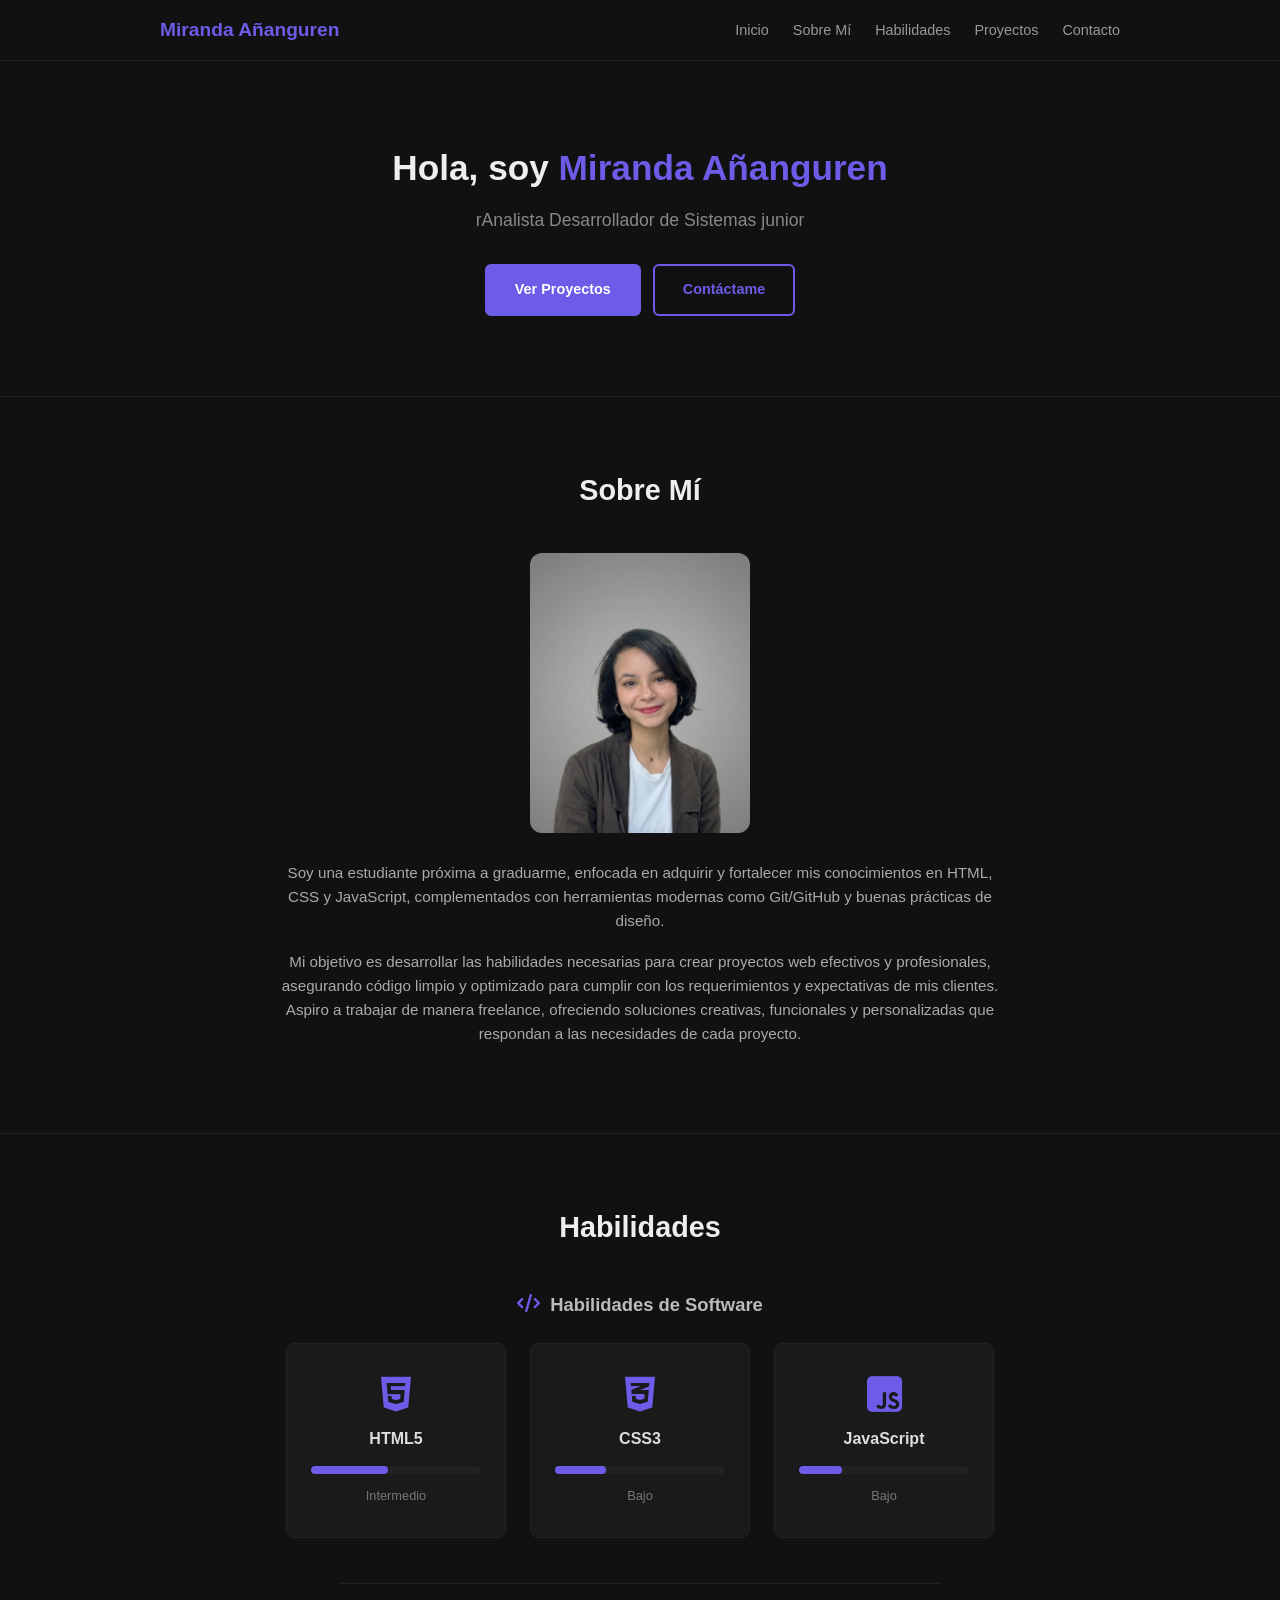
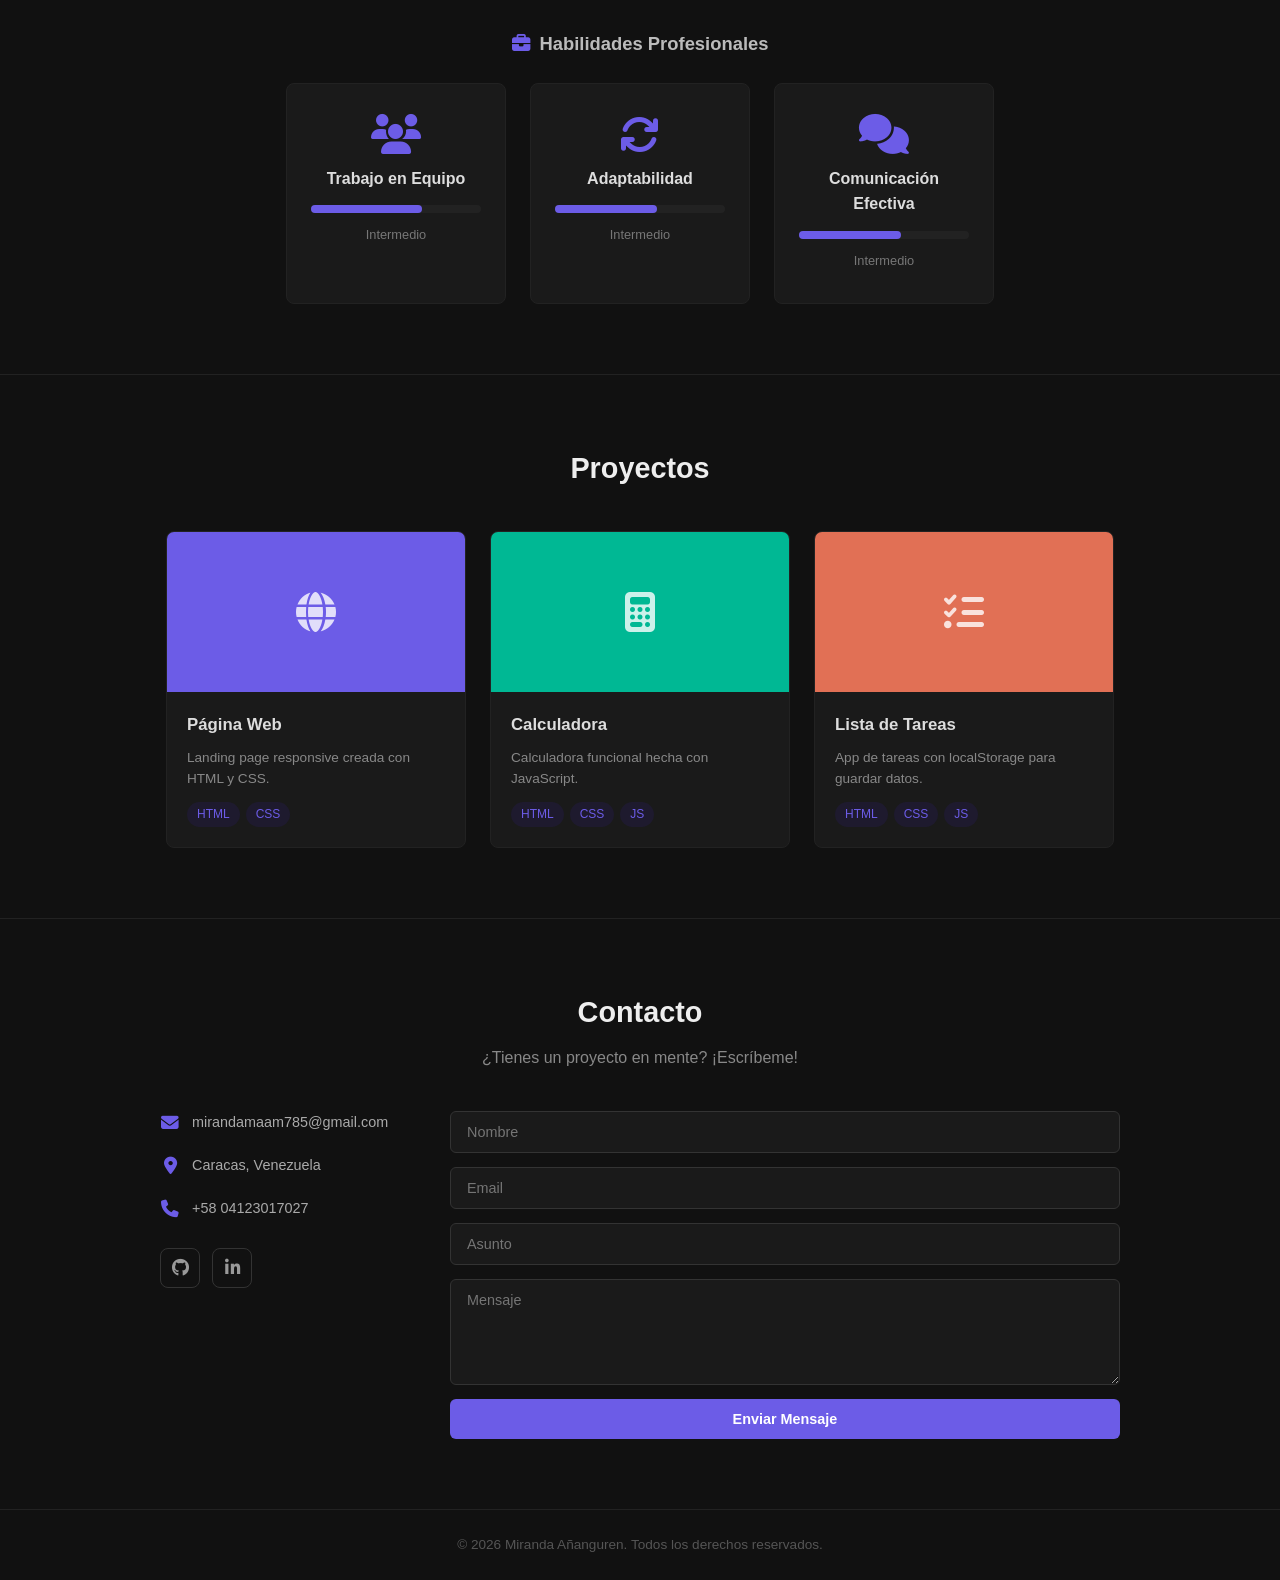
==== index.html @ 5e8d5c5b "Update index.html" ====
<!DOCTYPE html>
<html lang="es">
<head>
    <meta charset="UTF-8">
    <meta name="viewport" content="width=device-width, initial-scale=1.0">
    <title>Mi Portafolio</title>
    <link rel="stylesheet" href="styles.css">
    <link rel="stylesheet" href="https://cdnjs.cloudflare.com/ajax/libs/font-awesome/6.5.0/css/all.min.css">
</head>
<body>

    <!-- HEADER -->
    <header>
        <nav>
            <div class="logo">Miranda Añanguren</div>
            <ul class="nav-links">
                <li><a href="#inicio">Inicio</a></li>
                <li><a href="#sobre-mi">Sobre Mí</a></li>
                <li><a href="#habilidades">Habilidades</a></li>
                <li><a href="#proyectos">Proyectos</a></li>
                <li><a href="#contacto">Contacto</a></li>
            </ul>
        </nav>
    </header>

    <!-- INICIO -->
    <section id="inicio" class="hero">
        <h1>Hola, soy <span>Miranda Añanguren</span></h1>
        <p>rAnalista Desarrollador de Sistemas junior</p>
        <div class="hero-botones">
            <a href="#proyectos" class="btn">Ver Proyectos</a>
            <a href="#contacto" class="btn btn-borde">Contáctame</a>
        </div>
    </section>

    <!-- SOBRE MÍ -->
    <section id="sobre-mi">
        <div class="contenedor">
            <h2>Sobre Mí</h2>
            <div class="sobre-mi-grid">
                <img class="foto-perfil" src="Prof.jpeg" alt="Foto de Miranda Añanguren">
                <div class="sobre-mi-texto">
                    <p>
                        Soy una estudiante próxima a graduarme, enfocada en adquirir y fortalecer mis conocimientos en 
                        HTML, CSS y JavaScript, complementados con herramientas modernas como Git/GitHub y 
                        buenas prácticas de diseño. 
                    </p>
                    <p>
                        Mi objetivo es desarrollar las habilidades necesarias para crear proyectos web efectivos 
                        y profesionales, asegurando código limpio y optimizado para cumplir con los requerimientos y 
                        expectativas de mis clientes. Aspiro a trabajar de manera freelance, ofreciendo soluciones creativas, 
                        funcionales y personalizadas que respondan a las necesidades de cada proyecto.
                    </p>
                </div>
            </div>
        </div>
    </section>

    <!-- HABILIDADES -->
    <section id="habilidades">
        <div class="contenedor">
            <h2>Habilidades</h2>

            <!-- Software -->
            <h3 class="categoria-titulo"><i class="fas fa-code"></i>Habilidades de Software</h3>
            <div class="habilidades-grid">
                <div class="habilidad-card">
                    <i class="fab fa-html5"></i>
                    <h3>HTML5</h3>
                    <div class="barra">
                        <div class="barra-relleno" style="width: 45%;"></div>
                    </div>
                    <span>Intermedio</span>
                </div>
                <div class="habilidad-card">
                    <i class="fab fa-css3-alt"></i>
                    <h3>CSS3</h3>
                    <div class="barra">
                        <div class="barra-relleno" style="width: 30%;"></div>
                    </div>
                    <span>Bajo</span>
                </div>
                <div class="habilidad-card">
                    <i class="fab fa-js-square"></i>
                    <h3>JavaScript</h3>
                    <div class="barra">
                        <div class="barra-relleno" style="width: 25%;"></div>
                    </div>
                    <span>Bajo</span>
                </div>
            </div>

            <!-- Separador interno -->
            <div class="divisor-interno"></div>

            <!-- Habilidades Profesionales en el Entorno de Trabajo -->
            <h3 class="categoria-titulo"><i class="fas fa-briefcase"></i> Habilidades Profesionales</h3>
            <div class="habilidades-grid">
                <div class="habilidad-card">
                    <i class="fas fa-users"></i>
                    <h3>Trabajo en Equipo</h3>
                    <div class="barra">
                        <div class="barra-relleno" style="width: 65%;"></div>
                    </div>
                    <span>Intermedio</span>
                </div>
                <div class="habilidad-card">
                    <i class="fas fa-arrows-rotate"></i>
                    <h3>Adaptabilidad</h3>
                    <div class="barra">
                        <div class="barra-relleno" style="width: 60%;"></div>
                    </div>
                    <span>Intermedio</span>
                </div>
                <div class="habilidad-card">
                    <i class="fas fa-comments"></i>
                    <h3>Comunicación Efectiva</h3>
                    <div class="barra">
                        <div class="barra-relleno" style="width: 60%;"></div>
                    </div>
                    <span>Intermedio</span>
                </div>
            </div>
        </div>
    </section>

    <!-- PROYECTOS -->
    <section id="proyectos">
        <div class="contenedor">
            <h2>Proyectos</h2>
            <div class="proyectos-grid">
                <div class="proyecto-card">
                    <div class="proyecto-img" style="background-color: #6c5ce7;">
                        <i class="fas fa-globe"></i>
                    </div>
                    <div class="proyecto-info">
                        <h3>Página Web</h3>
                        <p>Landing page responsive creada con HTML y CSS.</p>
                        <div class="proyecto-tags">
                            <span>HTML</span>
                            <span>CSS</span>
                        </div>
                    </div>
                </div>
                <div class="proyecto-card">
                    <div class="proyecto-img" style="background-color: #00b894;">
                        <i class="fas fa-calculator"></i>
                    </div>
                    <div class="proyecto-info">
                        <h3>Calculadora</h3>
                        <p>Calculadora funcional hecha con JavaScript.</p>
                        <div class="proyecto-tags">
                            <span>HTML</span>
                            <span>CSS</span>
                            <span>JS</span>
                        </div>
                    </div>
                </div>
                <div class="proyecto-card">
                    <div class="proyecto-img" style="background-color: #e17055;">
                        <i class="fas fa-list-check"></i>
                    </div>
                    <div class="proyecto-info">
                        <h3>Lista de Tareas</h3>
                        <p>App de tareas con localStorage para guardar datos.</p>
                        <div class="proyecto-tags">
                            <span>HTML</span>
                            <span>CSS</span>
                            <span>JS</span>
                        </div>
                    </div>
                </div>
            </div>
        </div>
    </section>

    <!-- CONTACTO -->
    <section id="contacto">
        <div class="contenedor">
            <h2>Contacto</h2>
            <p class="subtitulo">¿Tienes un proyecto en mente? ¡Escríbeme!</p>
            <div class="contacto-grid">
                <div class="contacto-info">
                    <div class="contacto-item">
                        <i class="fas fa-envelope"></i>
                        <a href="mailto:mirandamaam785@gmail.com">mirandamaam785@gmail.com</a>
                    </div>
                    <div class="contacto-item">
                        <i class="fas fa-map-marker-alt"></i>
                        <p>Caracas, Venezuela</p>
                    </div>
                    <div class="contacto-item">
                        <i class="fas fa-phone"></i>
                        <a href="tel: +58 04123017027">+58 04123017027</a>
                    </div>
                    <div class="redes">
                      <a href="https://github.com/miranda872" target="_blank" rel="noopener noreferrer"><i class="fab fa-github"></i></a>
                      <a href="https://www.linkedin.com/in/miranda-a%C3%B1anguren-b92878449/" target="_blank" rel="noopener noreferrer"><i class="fab fa-linkedin-in"></i></a>
                    </div>
                </div>
                <form id="contactForm">
                    <input type="text" placeholder="Nombre" required>
                    <input type="email" placeholder="Email" required>
                    <input type="text" placeholder="Asunto" required>
                    <textarea placeholder="Mensaje" rows="5" required></textarea>
                    <button type="submit" class="btn">Enviar Mensaje</button>
                </form>
            </div>
        </div>
    </section>

    <!-- FOOTER -->
    <footer>
        <p>&copy; 2026 Miranda Añanguren. Todos los derechos reservados.</p>
    </footer>

    <script src="main.js"></script>
</body>
</html>
---- styles.css ----
/* ===== GENERAL ===== */
* {
    margin: 0;
    padding: 0;
    box-sizing: border-box;
}

html {
    scroll-behavior: smooth;
}

body {
    font-family: Arial, Helvetica, sans-serif;
    background-color: #111;
    color: #ddd;
    line-height: 1.6;
}

a {
    text-decoration: none;
    color: inherit;
}

ul {
    list-style: none;
}

.contenedor {
    max-width: 1000px;
    margin: 0 auto;
    padding: 0 20px;
}

/* ===== HEADER ===== */
header {
    background-color: #111;
    border-bottom: 1px solid #222;
    position: fixed;
    top: 0;
    left: 0;
    right: 0;
    z-index: 100;
}

nav {
    max-width: 1000px;
    margin: 0 auto;
    padding: 0 20px;
    height: 60px;
    display: flex;
    align-items: center;
    justify-content: space-between;
}

.logo {
    font-size: 1.2rem;
    font-weight: bold;
    color: #6c5ce7;
}

.nav-links {
    display: flex;
    gap: 24px;
}

.nav-links a {
    font-size: 0.9rem;
    color: #999;
}

.nav-links a:hover {
    color: #6c5ce7;
}

/* ===== HERO ===== */
.hero {
    padding: 140px 20px 80px;
    text-align: center;
}

.hero h1 {
    font-size: 2.2rem;
    margin-bottom: 10px;
    color: #eee;
}

.hero h1 span {
    color: #6c5ce7;
}

.hero p {
    font-size: 1.1rem;
    color: #888;
    margin-bottom: 30px;
}

.hero-botones {
    display: flex;
    gap: 12px;
    justify-content: center;
}

/* ===== BOTONES ===== */
.btn {
    display: inline-block;
    padding: 12px 28px;
    font-size: 0.9rem;
    font-weight: bold;
    border: 2px solid #6c5ce7;
    border-radius: 6px;
    background-color: #6c5ce7;
    color: #fff;
    cursor: pointer;
    font-family: inherit;
}

.btn:hover {
    background-color: #5a4bd1;
    border-color: #5a4bd1;
}

.btn-borde {
    background-color: transparent;
    color: #6c5ce7;
}

.btn-borde:hover {
    background-color: #6c5ce7;
    color: #fff;
}

/* ===== SECCIONES ===== */
section {
    padding: 70px 0;
    border-bottom: 1px solid #222;
}

h2 {
    font-size: 1.8rem;
    text-align: center;
    margin-bottom: 40px;
    color: #eee;
}

.subtitulo {
    text-align: center;
    color: #888;
    margin-top: -30px;
    margin-bottom: 40px;
}

/* ===== SOBRE MÍ ===== */
.sobre-mi-grid {
    display: flex;
    flex-direction: column;
    align-items: center;
    text-align: center;
    max-width: 720px;
    margin: 0 auto;
    gap: 28px;
}

.foto-perfil {
    width: 220px;
    height: 280px;
    border-radius: 12px;
    object-fit: cover;
    object-position: center 20%;
    margin: 0 auto;
}

.sobre-mi-texto p {
    color: #aaa;
    margin-bottom: 16px;
    font-size: 0.95rem;
}

.sobre-mi-texto .btn {
    margin-top: 10px;
}

/* ===== HABILIDADES ===== */
.categoria-titulo {
    font-size: 1.15rem;
    color: #bbb;
    margin-bottom: 24px;
    display: flex;
    align-items: center;
    justify-content: center;
    gap: 10px;
}

.categoria-titulo i {
    color: #6c5ce7;
}

.divisor-interno {
    height: 1px;
    background-color: #222;
    max-width: 600px;
    margin: 45px auto;
}

.habilidades-grid {
    display: flex;
    gap: 24px;
    justify-content: center;
}

.habilidad-card {
    background-color: #1a1a1a;
    border: 1px solid #222;
    border-radius: 8px;
    padding: 30px 24px;
    text-align: center;
    width: 220px;
}

.habilidad-card i {
    font-size: 2.5rem;
    color: #6c5ce7;
    margin-bottom: 12px;
}

.habilidad-card h3 {
    font-size: 1rem;
    margin-bottom: 14px;
    color: #ddd;
}

.barra {
    width: 100%;
    height: 8px;
    background-color: #222;
    border-radius: 8px;
    margin-bottom: 8px;
}

.barra-relleno {
    height: 100%;
    background-color: #6c5ce7;
    border-radius: 8px;
}

.habilidad-card span {
    font-size: 0.8rem;
    color: #777;
}

/* ===== PROYECTOS ===== */
.proyectos-grid {
    display: flex;
    gap: 24px;
    flex-wrap: wrap;
    justify-content: center;
}

.proyecto-card {
    background-color: #1a1a1a;
    border: 1px solid #222;
    border-radius: 8px;
    overflow: hidden;
    width: 300px;
}

.proyecto-card:hover {
    border-color: #333;
}

.proyecto-img {
    height: 160px;
    display: flex;
    align-items: center;
    justify-content: center;
    color: rgba(255, 255, 255, 0.8);
    font-size: 2.5rem;
}

.proyecto-info {
    padding: 20px;
}

.proyecto-info h3 {
    font-size: 1.05rem;
    margin-bottom: 8px;
    color: #ddd;
}

.proyecto-info p {
    font-size: 0.85rem;
    color: #888;
    margin-bottom: 12px;
}

.proyecto-tags {
    display: flex;
    gap: 6px;
}

.proyecto-tags span {
    padding: 3px 10px;
    font-size: 0.75rem;
    background-color: #1e1a2e;
    color: #6c5ce7;
    border-radius: 20px;
}

/* ===== CONTACTO ===== */
.contacto-grid {
    display: flex;
    gap: 40px;
}

.contacto-info {
    display: flex;
    flex-direction: column;
    gap: 20px;
    min-width: 250px;
}

.contacto-item {
    display: flex;
    align-items: center;
    gap: 12px;
}

.contacto-item i {
    color: #6c5ce7;
    font-size: 1.1rem;
    width: 20px;
    text-align: center;
}

.contacto-item a,
.contacto-item p {
    font-size: 0.9rem;
    color: #aaa;
}

.contacto-item a:hover {
    color: #6c5ce7;
}

.redes {
    display: flex;
    gap: 12px;
    margin-top: 8px;
}

.redes a {
    width: 40px;
    height: 40px;
    display: flex;
    align-items: center;
    justify-content: center;
    border: 1px solid #333;
    border-radius: 8px;
    color: #999;
    font-size: 1.1rem;
}

.redes a:hover {
    color: #6c5ce7;
    border-color: #6c5ce7;
}

/* ===== FORM ===== */
form {
    flex: 1;
    display: flex;
    flex-direction: column;
    gap: 14px;
}

form input,
form textarea {
    padding: 12px 16px;
    font-size: 0.9rem;
    font-family: inherit;
    background-color: #1a1a1a;
    border: 1px solid #333;
    border-radius: 6px;
    outline: none;
    color: #ddd;
}

form input:focus,
form textarea:focus {
    border-color: #6c5ce7;
}

form textarea {
    resize: vertical;
}

form .btn {
    border: none;
    width: 100%;
}

/* ===== FOOTER ===== */
footer {
    background-color: #111;
    color: #555;
    text-align: center;
    padding: 24px;
    font-size: 0.85rem;
}

/* ===== RESPONSIVE ===== */
@media (max-width: 768px) {
    .nav-links {
        display: none;
    }

    .sobre-mi-grid {
        flex-direction: column;
        text-align: center;
    }

    .foto-perfil {
        margin: 0 auto;
    }

    .habilidades-grid {
        flex-direction: column;
        align-items: center;
    }

    .proyectos-grid {
        flex-direction: column;
        align-items: center;
    }

    .contacto-grid {
        flex-direction: column;
    }
}
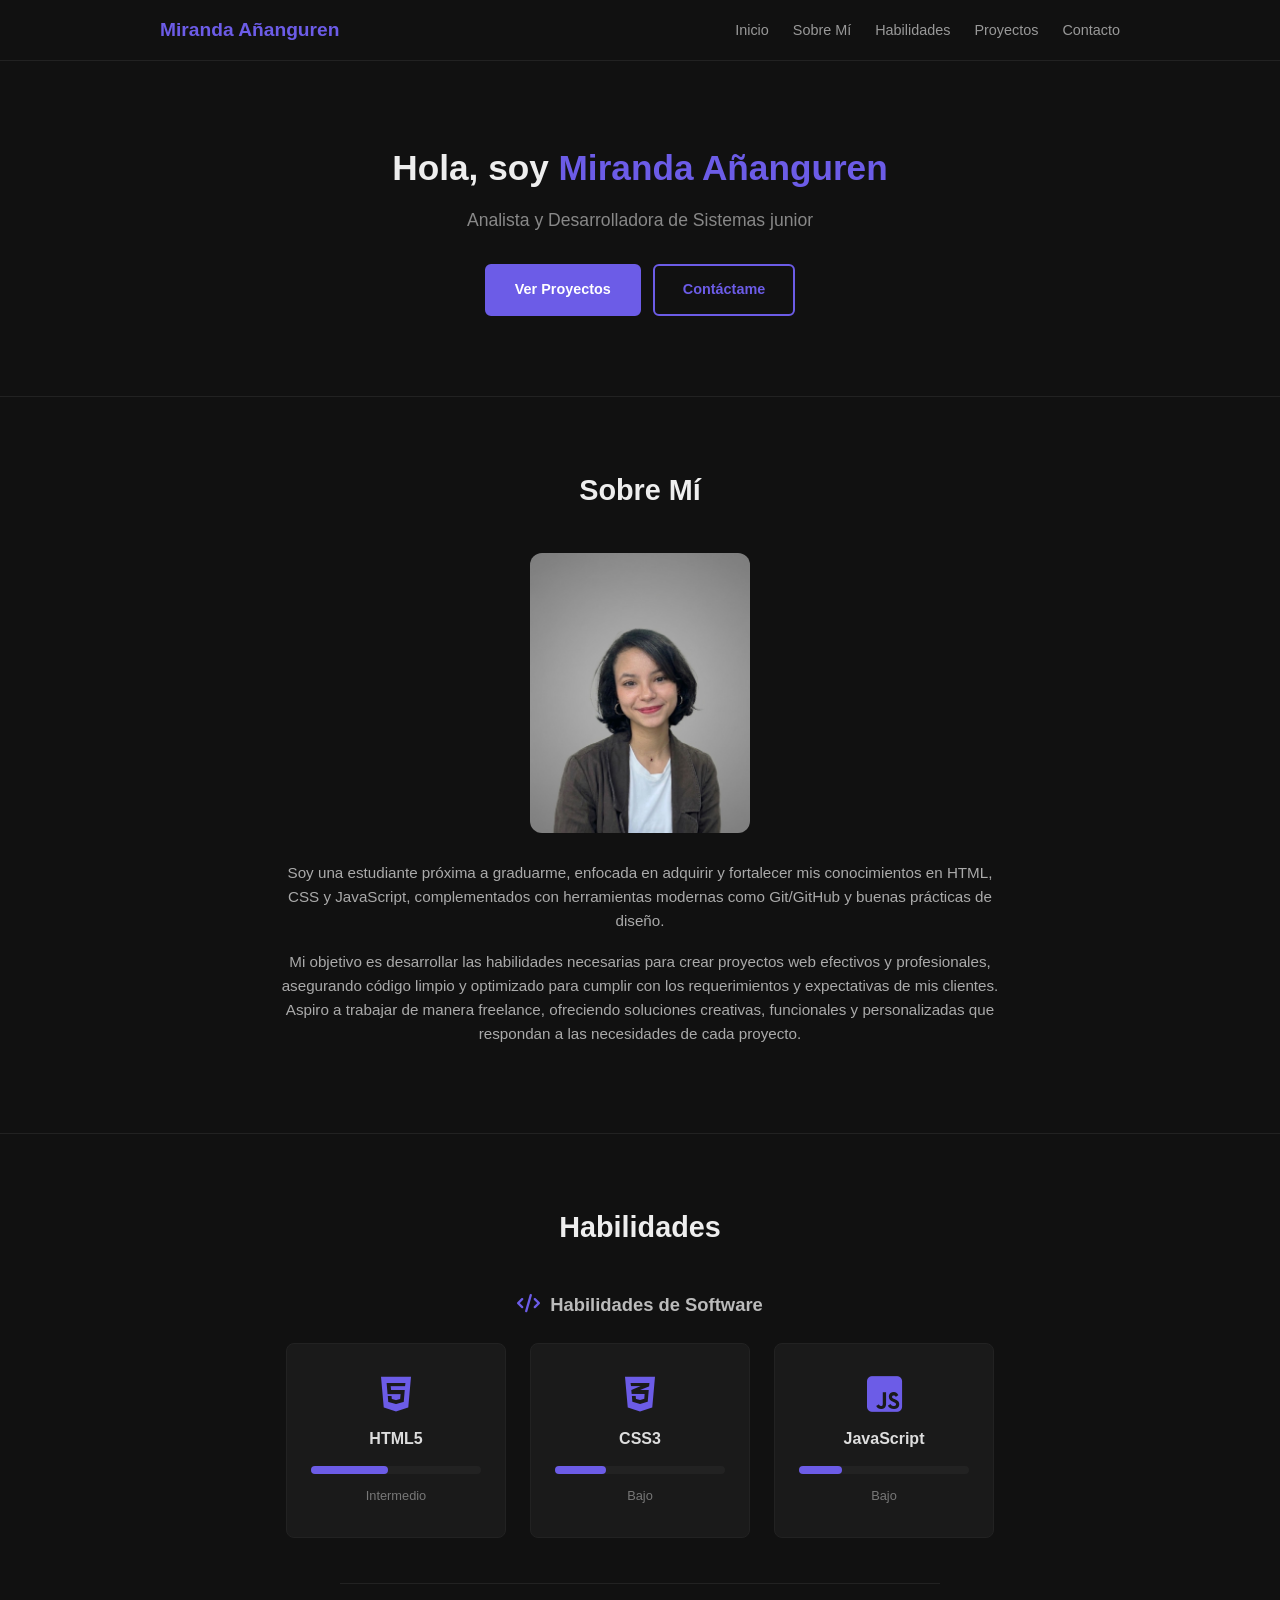
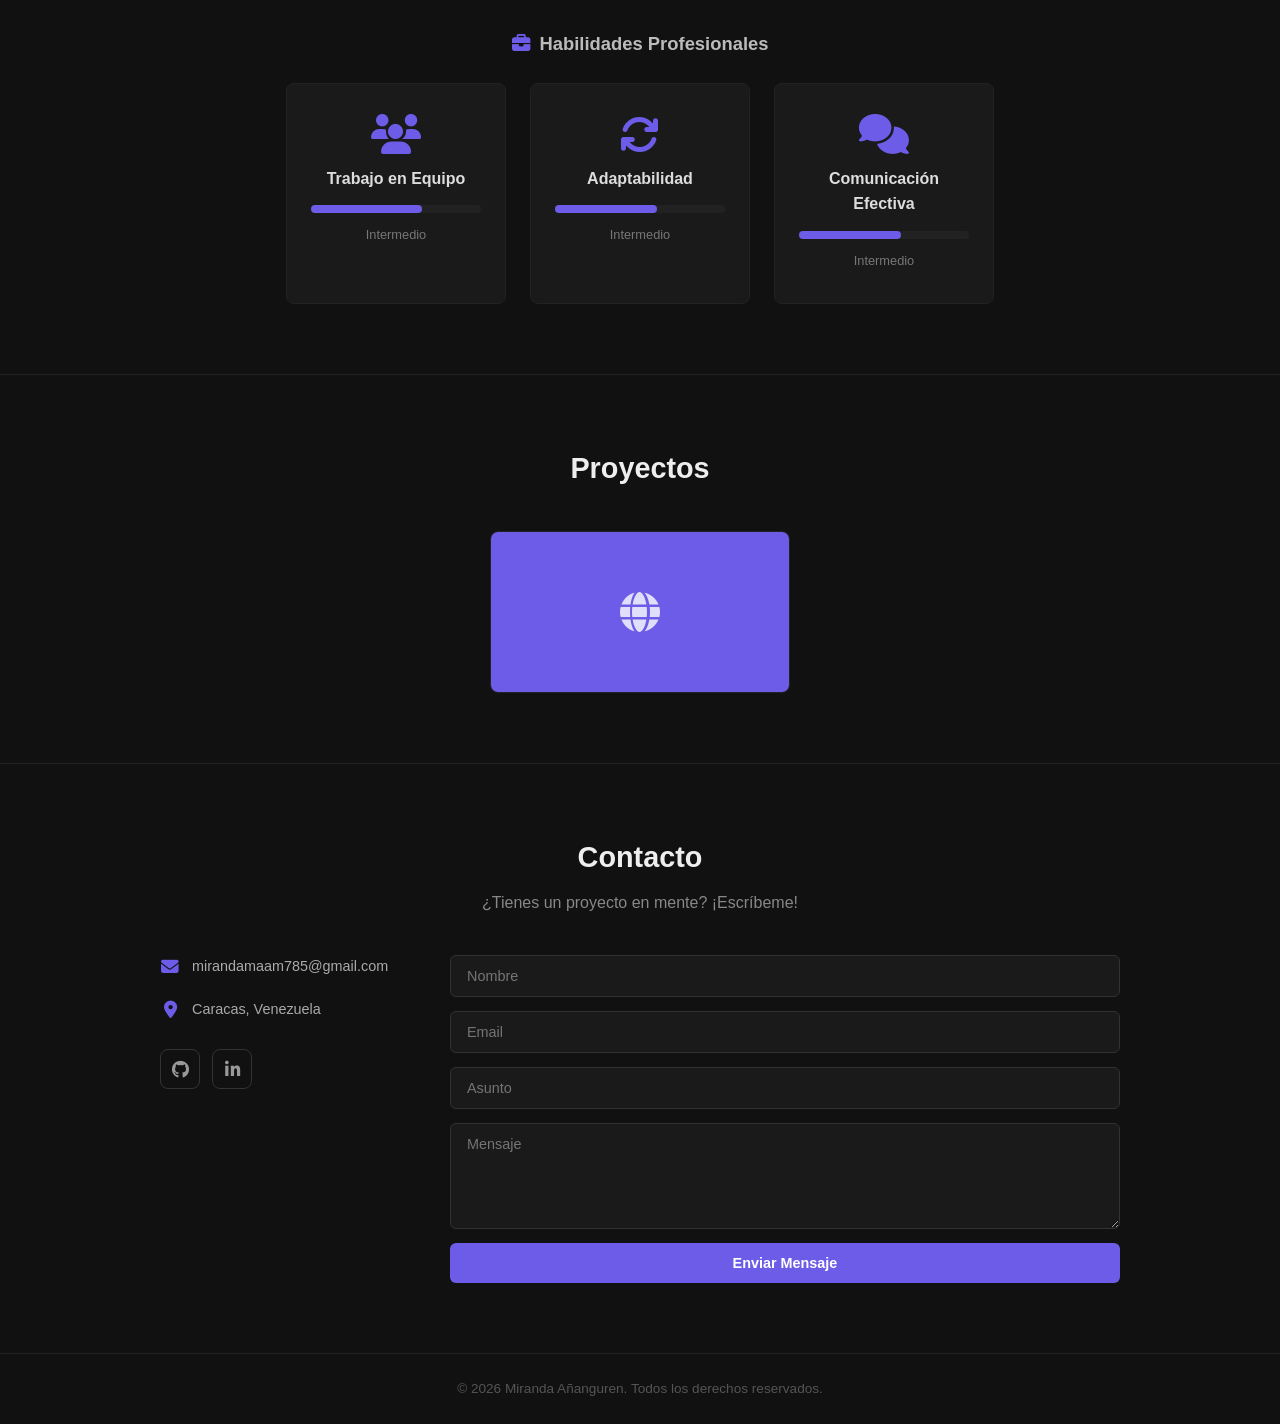
==== commit 327a1133: "Update index.html" ====
--- a/index.html
+++ b/index.html
@@ -26,7 +26,7 @@
     <!-- INICIO -->
     <section id="inicio" class="hero">
         <h1>Hola, soy <span>Miranda Añanguren</span></h1>
-        <p>rAnalista Desarrollador de Sistemas junior</p>
+        <p>Analista y Desarrolladora de Sistemas junior</p>
         <div class="hero-botones">
             <a href="#proyectos" class="btn">Ver Proyectos</a>
             <a href="#contacto" class="btn btn-borde">Contáctame</a>
@@ -133,42 +133,7 @@
                     <div class="proyecto-img" style="background-color: #6c5ce7;">
                         <i class="fas fa-globe"></i>
                     </div>
-                    <div class="proyecto-info">
-                        <h3>Página Web</h3>
-                        <p>Landing page responsive creada con HTML y CSS.</p>
-                        <div class="proyecto-tags">
-                            <span>HTML</span>
-                            <span>CSS</span>
-                        </div>
-                    </div>
-                </div>
-                <div class="proyecto-card">
-                    <div class="proyecto-img" style="background-color: #00b894;">
-                        <i class="fas fa-calculator"></i>
-                    </div>
-                    <div class="proyecto-info">
-                        <h3>Calculadora</h3>
-                        <p>Calculadora funcional hecha con JavaScript.</p>
-                        <div class="proyecto-tags">
-                            <span>HTML</span>
-                            <span>CSS</span>
-                            <span>JS</span>
-                        </div>
-                    </div>
-                </div>
-                <div class="proyecto-card">
-                    <div class="proyecto-img" style="background-color: #e17055;">
-                        <i class="fas fa-list-check"></i>
-                    </div>
-                    <div class="proyecto-info">
-                        <h3>Lista de Tareas</h3>
-                        <p>App de tareas con localStorage para guardar datos.</p>
-                        <div class="proyecto-tags">
-                            <span>HTML</span>
-                            <span>CSS</span>
-                            <span>JS</span>
-                        </div>
-                    </div>
+                   
                 </div>
             </div>
         </div>
@@ -188,10 +153,6 @@
                     <div class="contacto-item">
                         <i class="fas fa-map-marker-alt"></i>
                         <p>Caracas, Venezuela</p>
-                    </div>
-                    <div class="contacto-item">
-                        <i class="fas fa-phone"></i>
-                        <a href="tel: +58 04123017027">+58 04123017027</a>
                     </div>
                     <div class="redes">
                       <a href="https://github.com/miranda872" target="_blank" rel="noopener noreferrer"><i class="fab fa-github"></i></a>
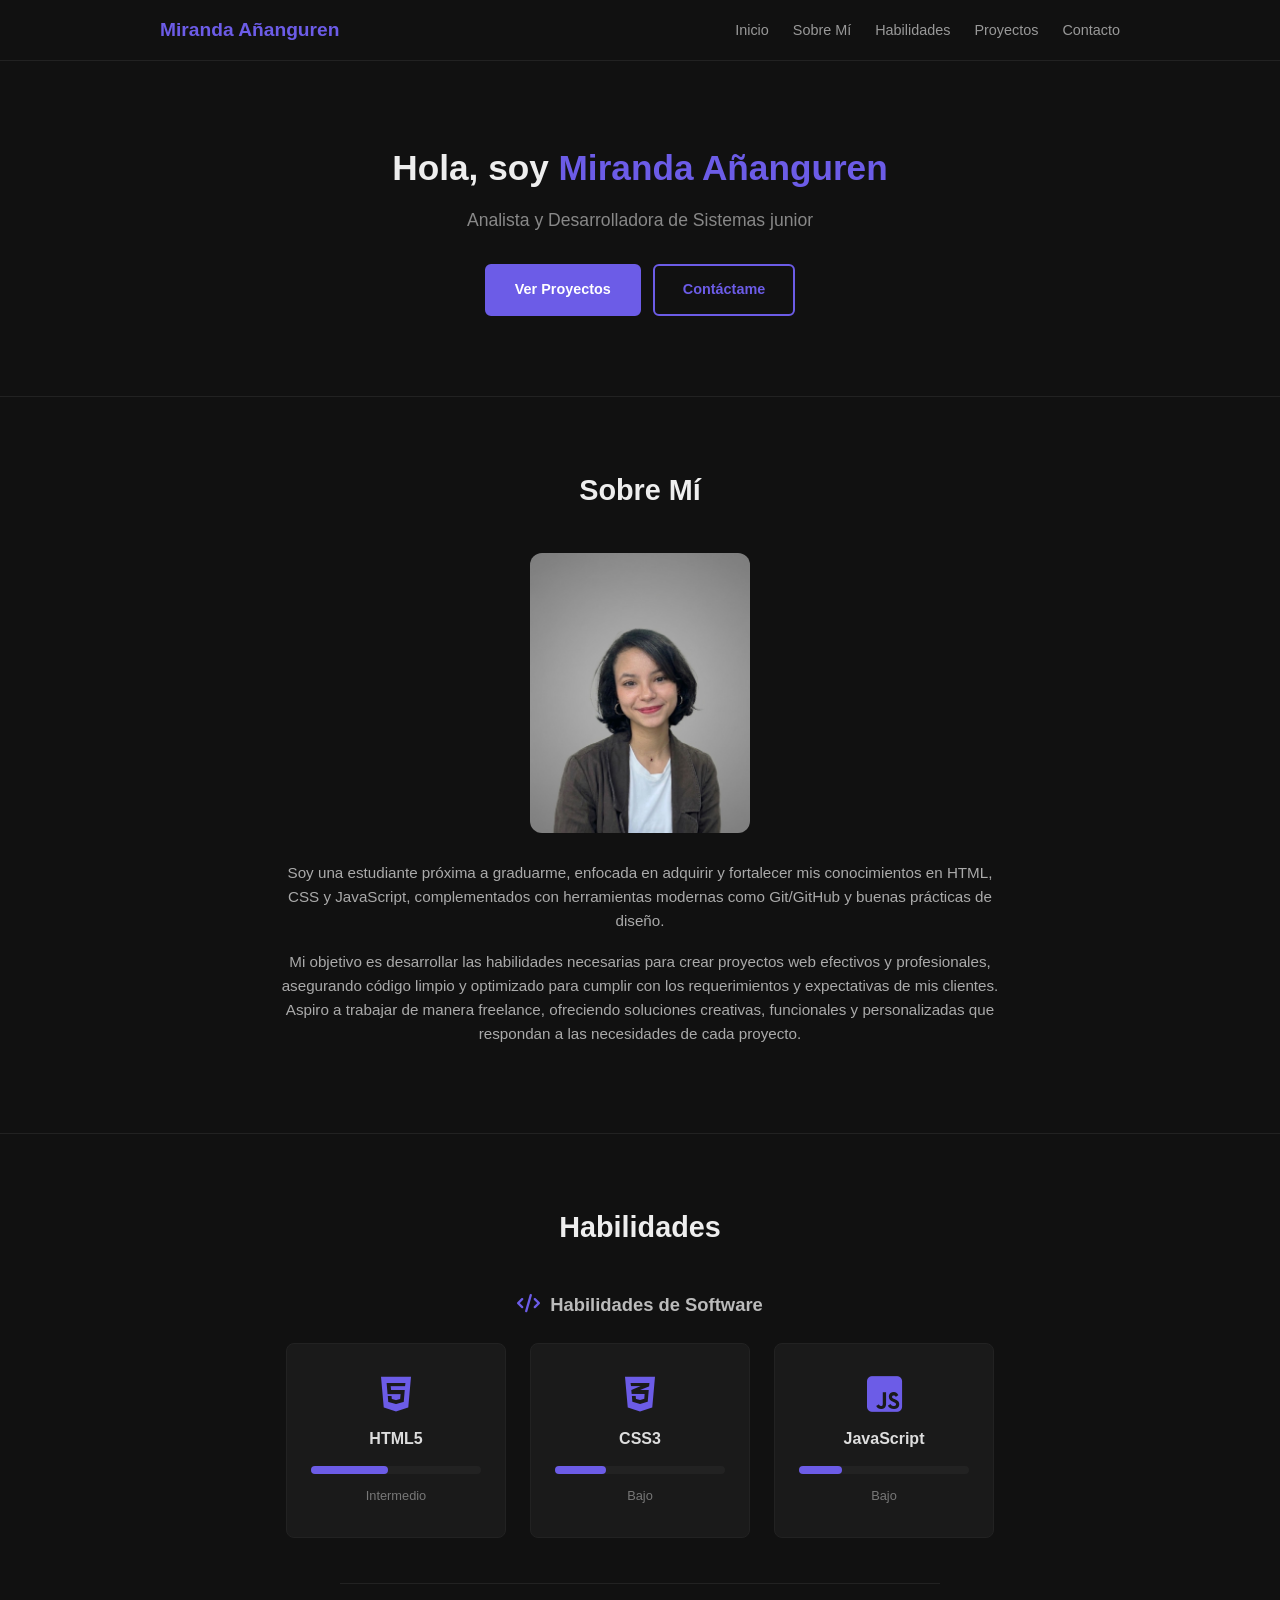
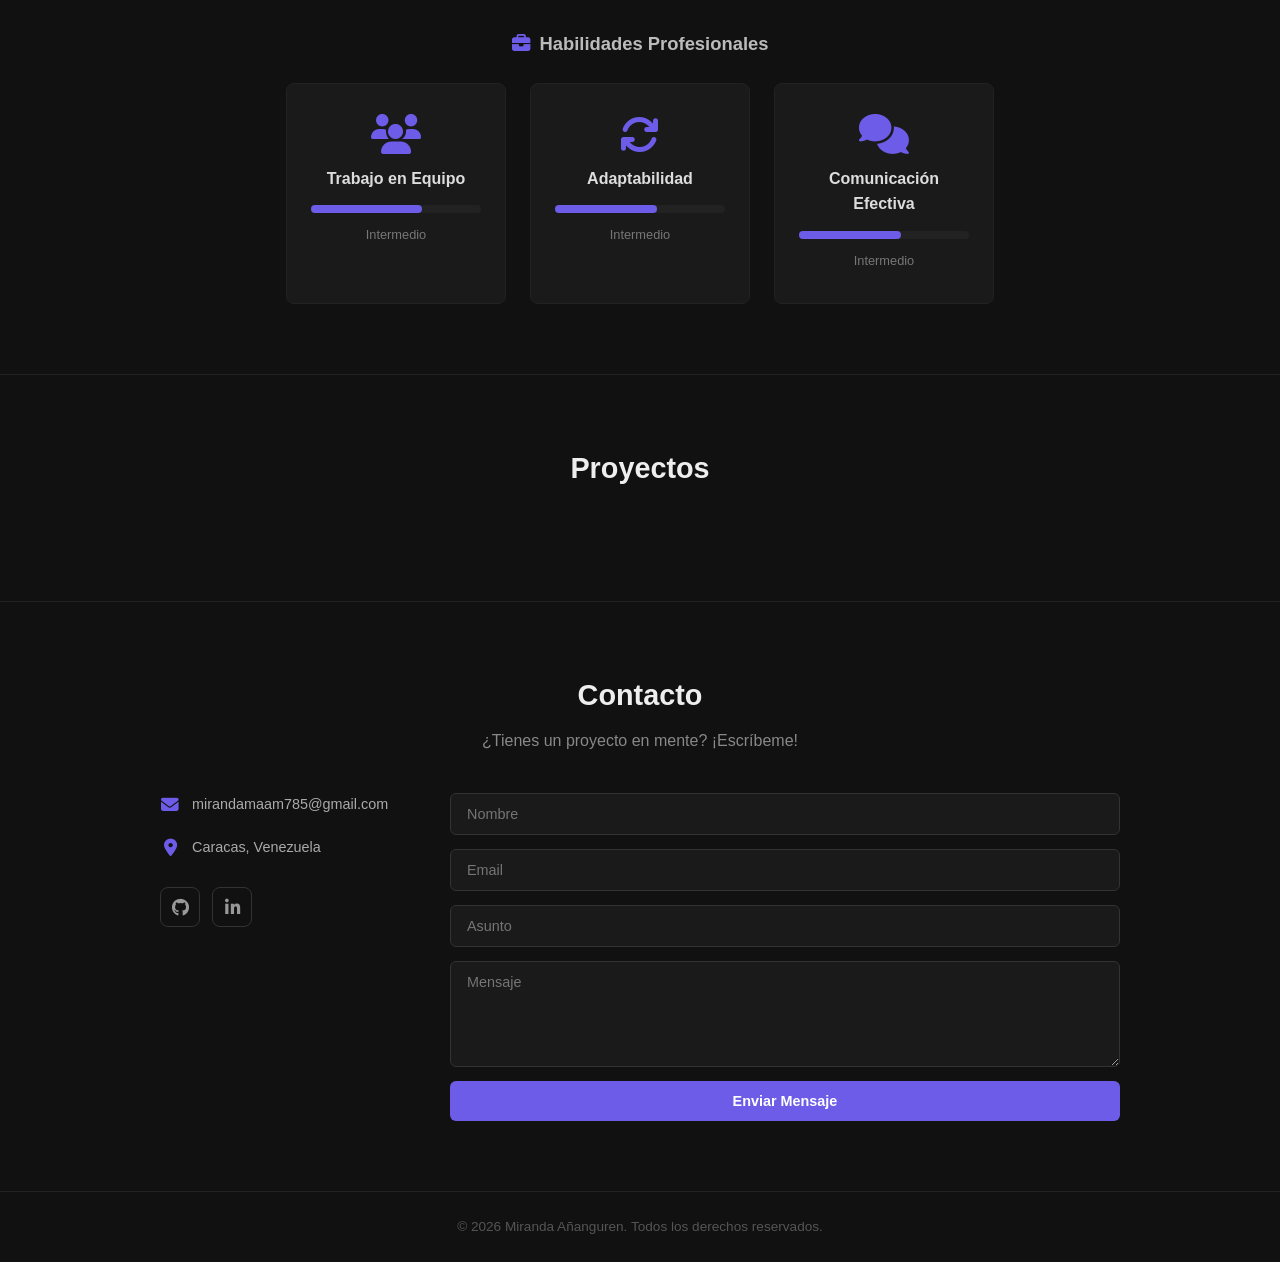
==== commit cc606de0: "Update index.html" ====
--- a/index.html
+++ b/index.html
@@ -129,11 +129,6 @@
         <div class="contenedor">
             <h2>Proyectos</h2>
             <div class="proyectos-grid">
-                <div class="proyecto-card">
-                    <div class="proyecto-img" style="background-color: #6c5ce7;">
-                        <i class="fas fa-globe"></i>
-                    </div>
-                   
                 </div>
             </div>
         </div>
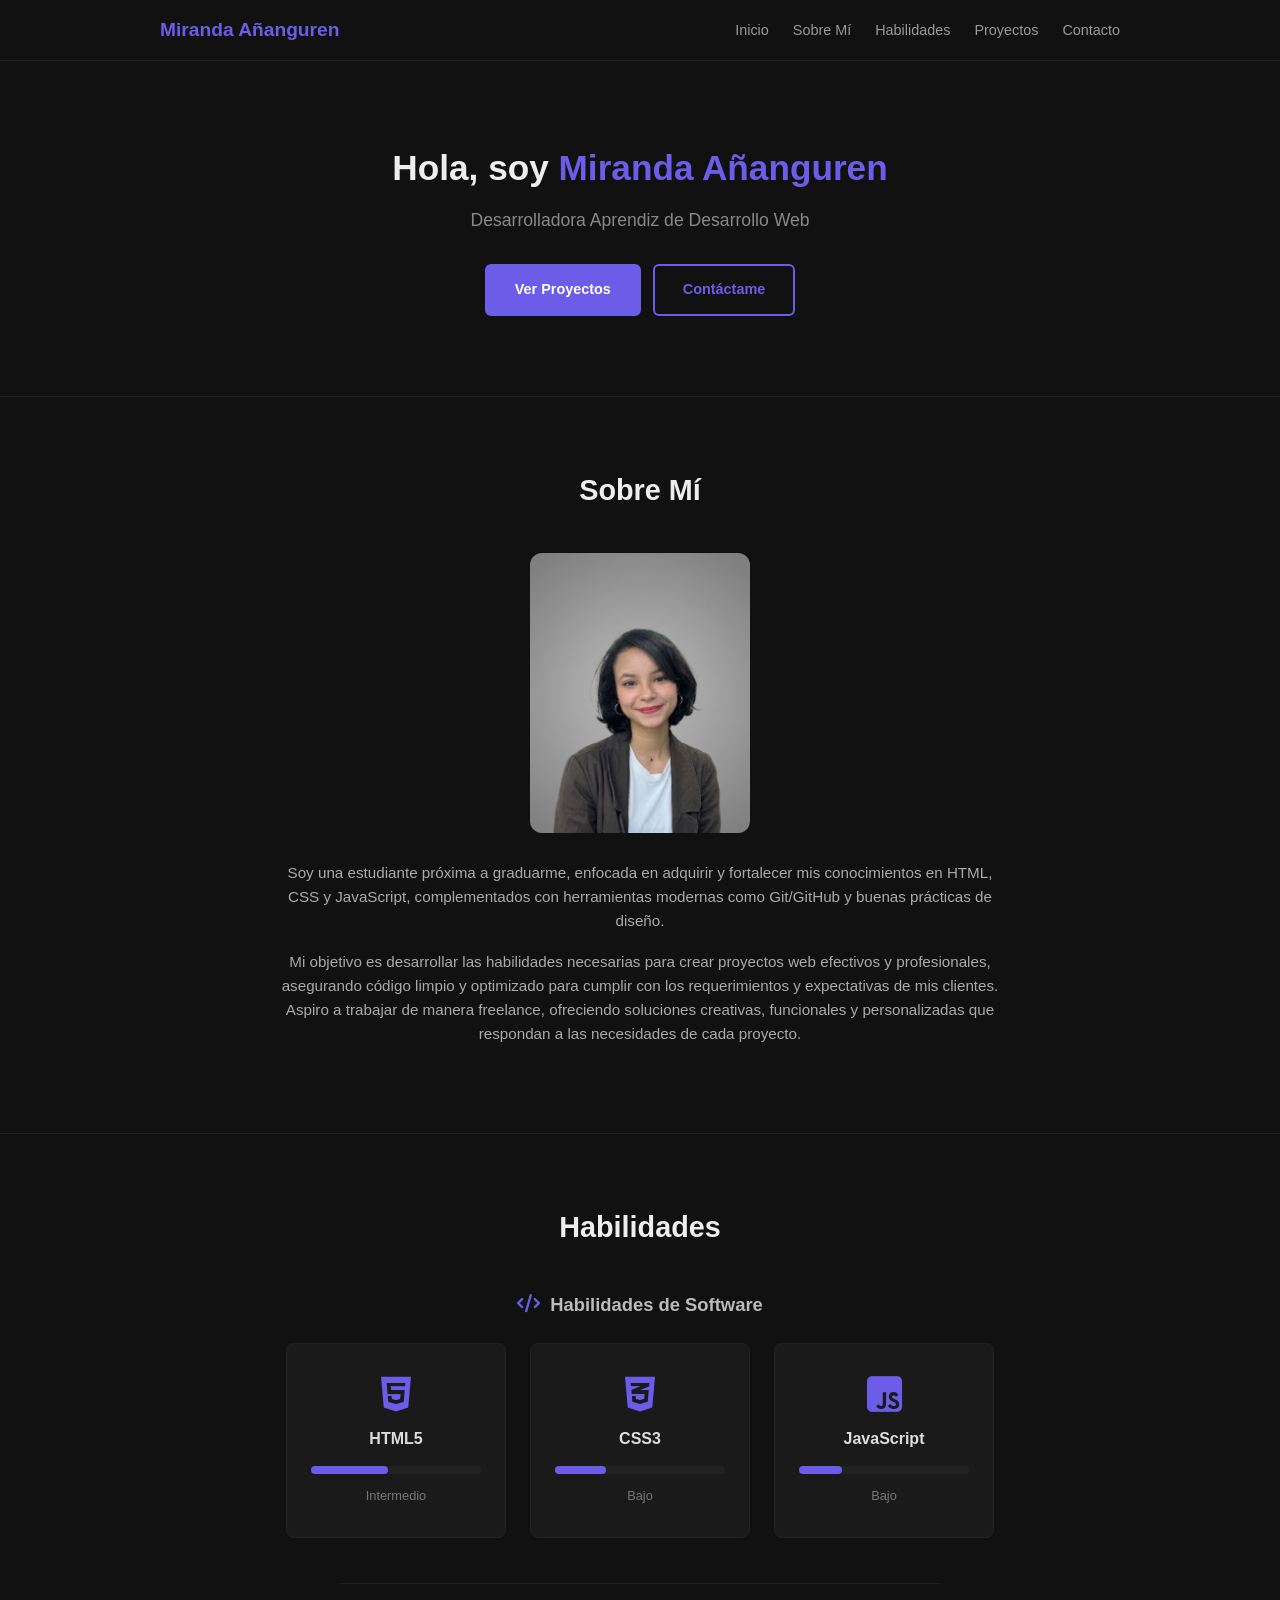
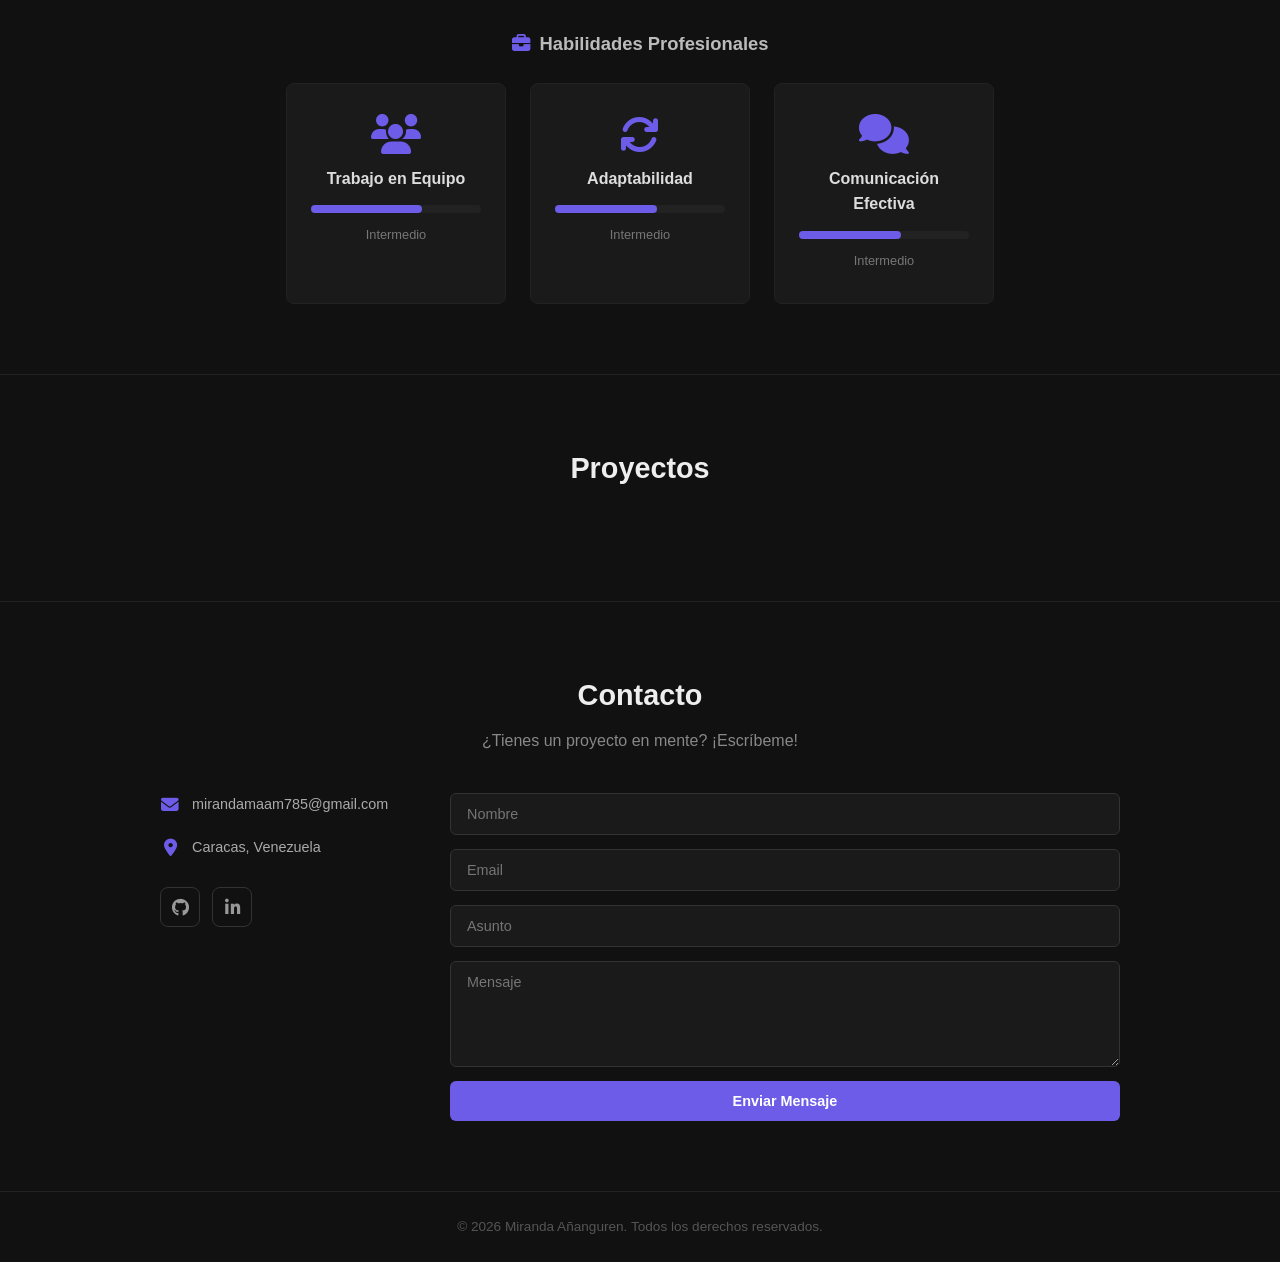
==== commit c58c9d91: "Update index.html" ====
--- a/index.html
+++ b/index.html
@@ -26,7 +26,7 @@
     <!-- INICIO -->
     <section id="inicio" class="hero">
         <h1>Hola, soy <span>Miranda Añanguren</span></h1>
-        <p>Analista y Desarrolladora de Sistemas junior</p>
+        <p>Desarrolladora Aprendiz de Desarrollo Web</p>
         <div class="hero-botones">
             <a href="#proyectos" class="btn">Ver Proyectos</a>
             <a href="#contacto" class="btn btn-borde">Contáctame</a>
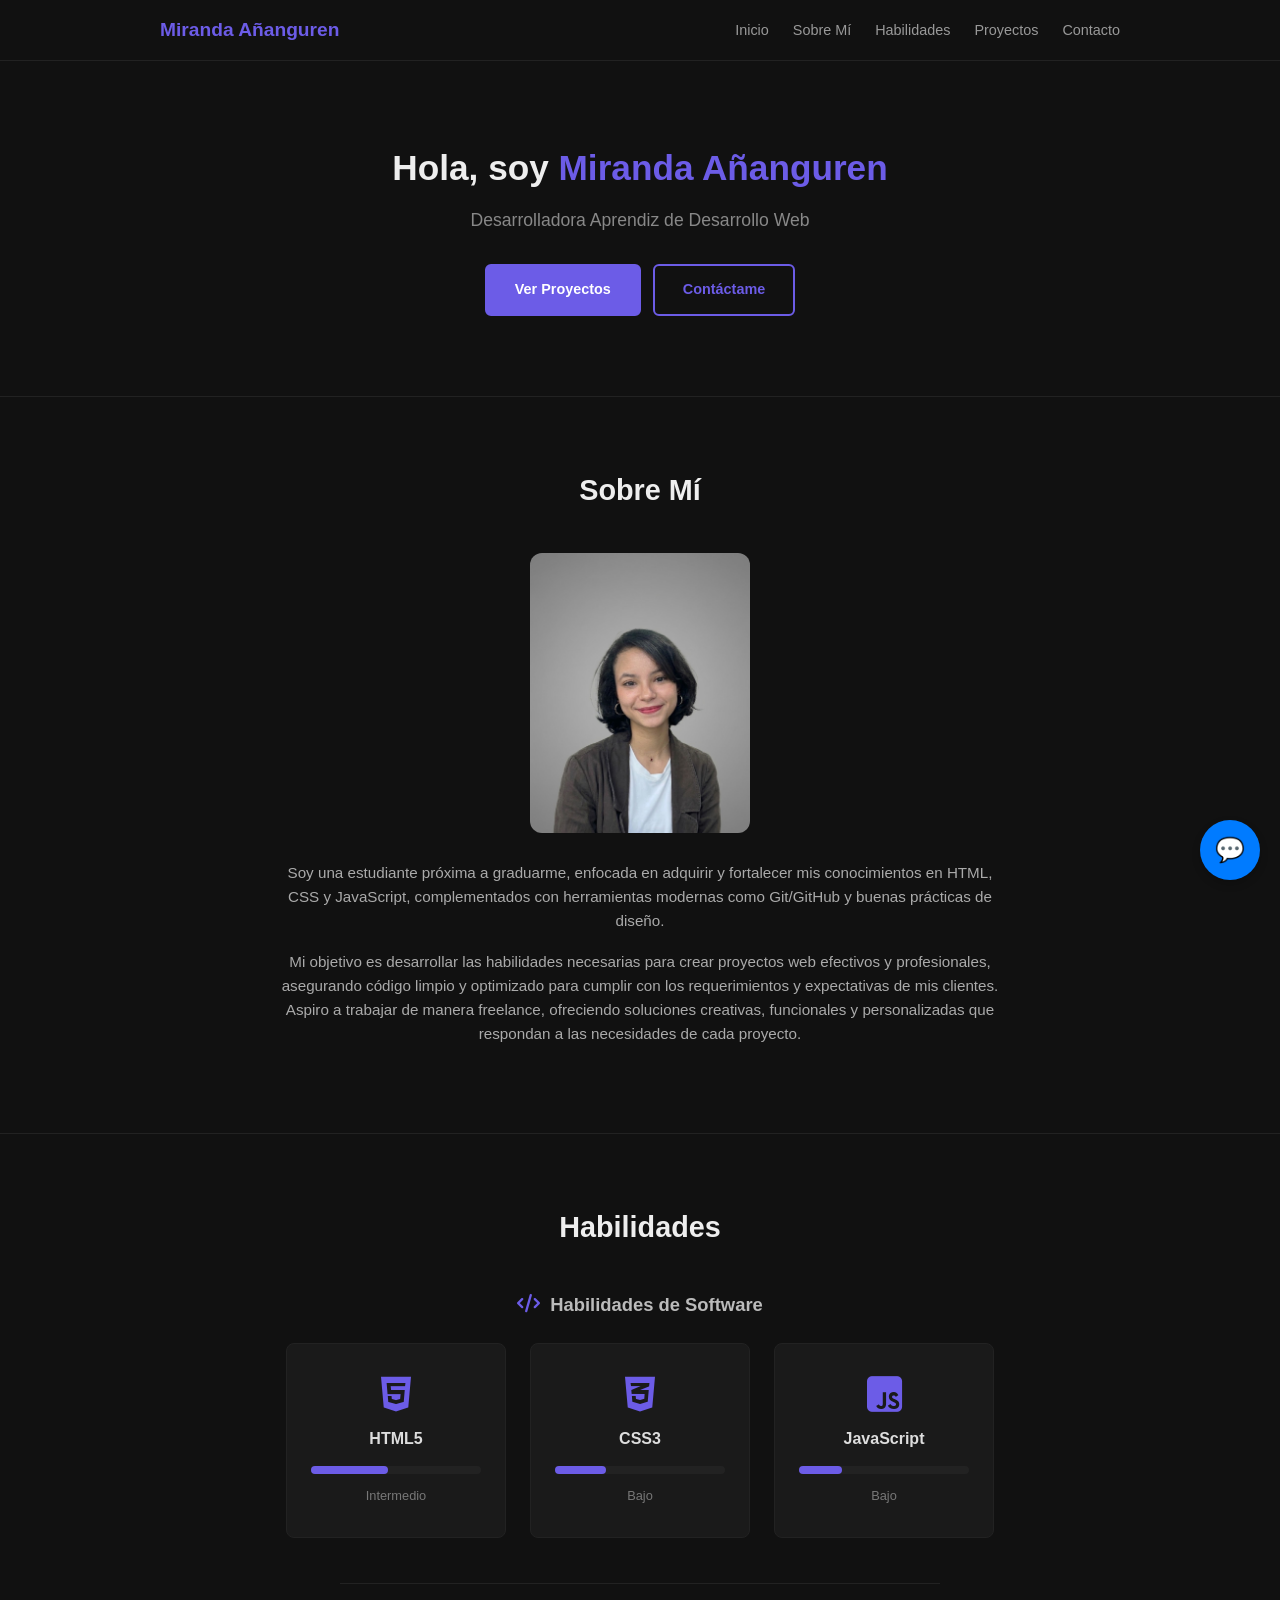
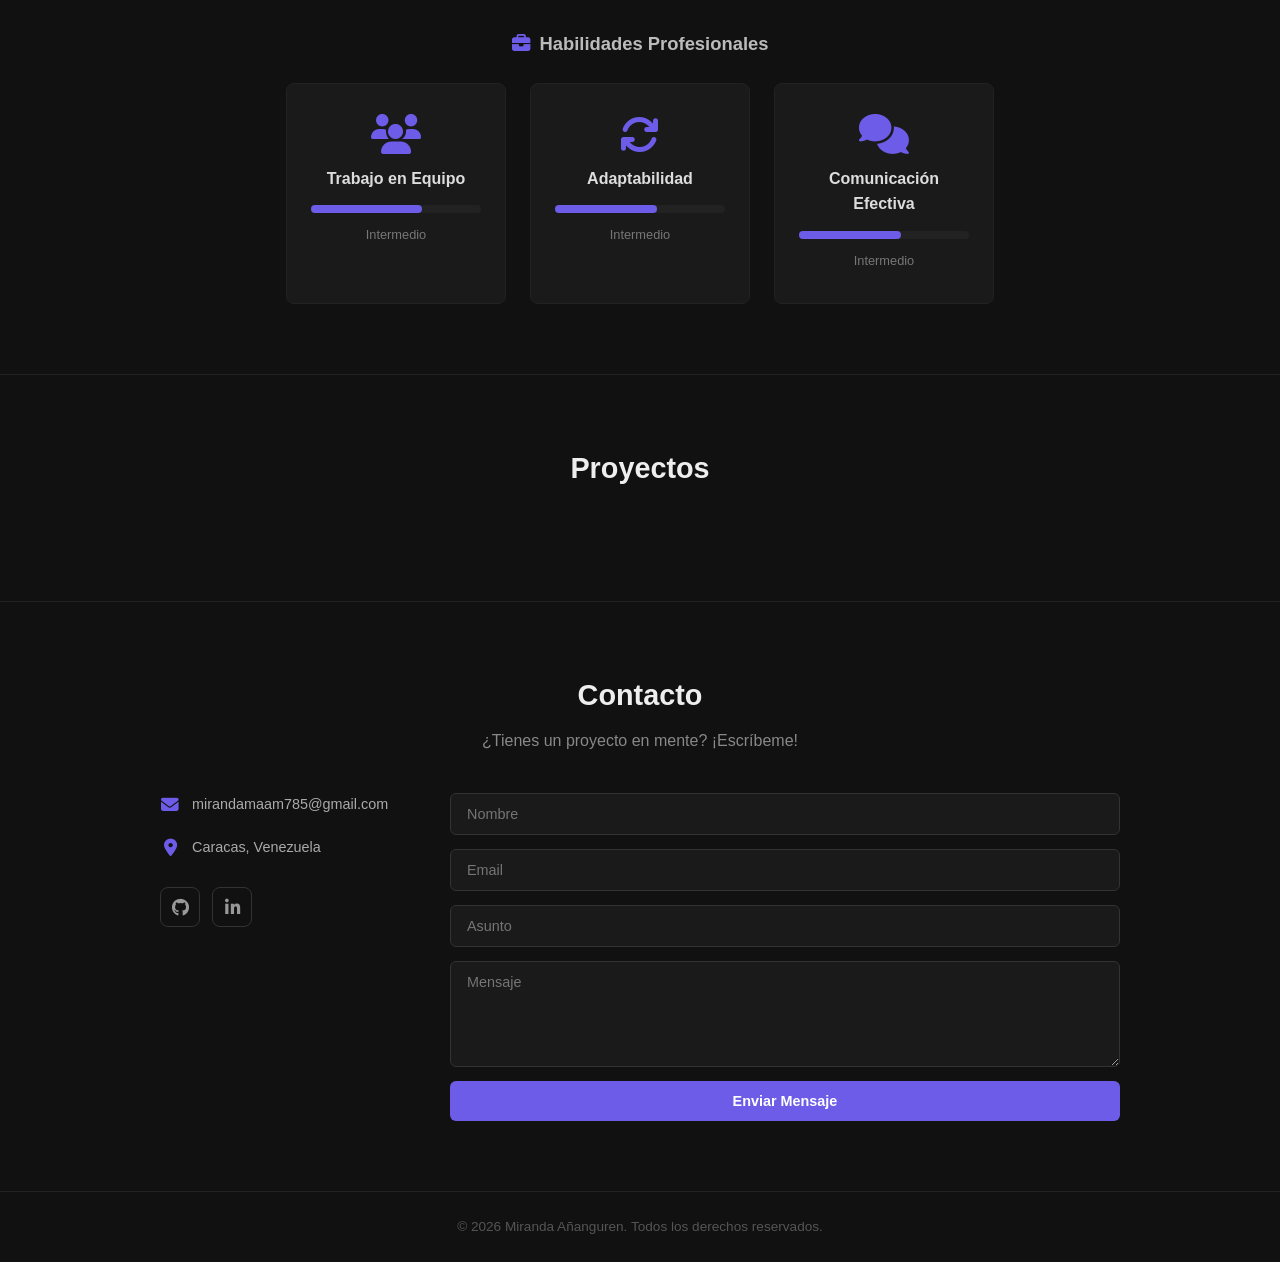
==== commit e7e25ba0: "Add files via upload" ====
--- a/index.html
+++ b/index.html
@@ -171,5 +171,77 @@
     </footer>
 
     <script src="main.js"></script>
+<!-- ESTILOS DEL CHAT -->
+<style>
+  #chatbot-container { position: fixed; bottom: 20px; right: 20px; z-index: 1000; font-family: sans-serif; }
+  #chatbot-btn { background: #007bff; color: white; border: none; border-radius: 50%; width: 60px; height: 60px; font-size: 24px; cursor: pointer; box-shadow: 0 4px 8px rgba(0,0,0,0.2); }
+  #chatbot-window { display: none; width: 300px; height: 400px; background: white; border-radius: 10px; box-shadow: 0 5px 15px rgba(0,0,0,0.3); flex-direction: column; overflow: hidden; margin-bottom: 10px; border: 1px solid #ccc; }
+  #chat-messages { flex: 1; padding: 10px; overflow-y: auto; background: #f9f9f9; display: flex; flex-direction: column; gap: 8px; }
+  .msg { padding: 8px 12px; border-radius: 15px; max-width: 80%; font-size: 14px; }
+  .msg-user { background: #007bff; color: white; align-self: flex-end; }
+  .msg-bot { background: #e0e0e0; color: black; align-self: flex-start; }
+  #chat-input-area { display: flex; padding: 10px; background: white; border-top: 1px solid #ddd; }
+  #chat-input { flex: 1; padding: 8px; border: 1px solid #ccc; border-radius: 5px; outline: none; }
+  #chat-send { background: #28a745; color: white; border: none; padding: 8px 12px; margin-left: 5px; border-radius: 5px; cursor: pointer; }
+</style>
+
+<!-- HTML DEL CHAT -->
+<div id="chatbot-container">
+  <div id="chatbot-window">
+    <div id="chat-messages">
+      <div class="msg msg-bot">¡Hola! Soy el asistente del portafolio. ¿En qué puedo ayudarte?</div>
+    </div>
+    <div id="chat-input-area">
+      <input type="text" id="chat-input" placeholder="Escribe un mensaje...">
+      <button id="chat-send">Enviar</button>
+    </div>
+  </div>
+  <button id="chatbot-btn">💬</button>
+</div>
+
+<!-- JAVASCRIPT DEL CHAT -->
+<script>
+  const btnChat = document.getElementById('chatbot-btn');
+  const windowChat = document.getElementById('chatbot-window');
+  const inputChat = document.getElementById('chat-input');
+  const btnSend = document.getElementById('chat-send');
+  const messagesArea = document.getElementById('chat-messages');
+
+  // Abrir/cerrar chat
+  btnChat.addEventListener('click', () => {
+    windowChat.style.display = windowChat.style.display === 'flex' ? 'none' : 'flex';
+  });
+
+  // Función para enviar mensaje
+  async function enviarMensaje() {
+    const texto = inputChat.value.trim();
+    if (!texto) return;
+
+    // 1. Mostrar mensaje del usuario
+    messagesArea.innerHTML += `<div class="msg msg-user">${texto}</div>`;
+    inputChat.value = '';
+    messagesArea.scrollTop = messagesArea.scrollHeight;
+
+    try {
+      // 2. Enviar mensaje a nuestro bot local
+      const respuesta = await fetch('http://localhost:3000/api/chat', {
+        method: 'POST',
+        headers: { 'Content-Type': 'application/json' },
+        body: JSON.stringify({ mensaje: texto })
+      });
+      
+      const datos = await respuesta.json();
+
+      // 3. Mostrar respuesta del bot
+      messagesArea.innerHTML += `<div class="msg msg-bot">${datos.respuesta}</div>`;
+    } catch (error) {
+      messagesArea.innerHTML += `<div class="msg msg-bot" style="background: #ffcccc;">Error: Asegúrate de que el bot (index.js) esté encendido.</div>`;
+    }
+    messagesArea.scrollTop = messagesArea.scrollHeight;
+  }
+
+  btnSend.addEventListener('click', enviarMensaje);
+  inputChat.addEventListener('keypress', (e) => { if (e.key === 'Enter') enviarMensaje(); });
+</script>
 </body>
 </html>
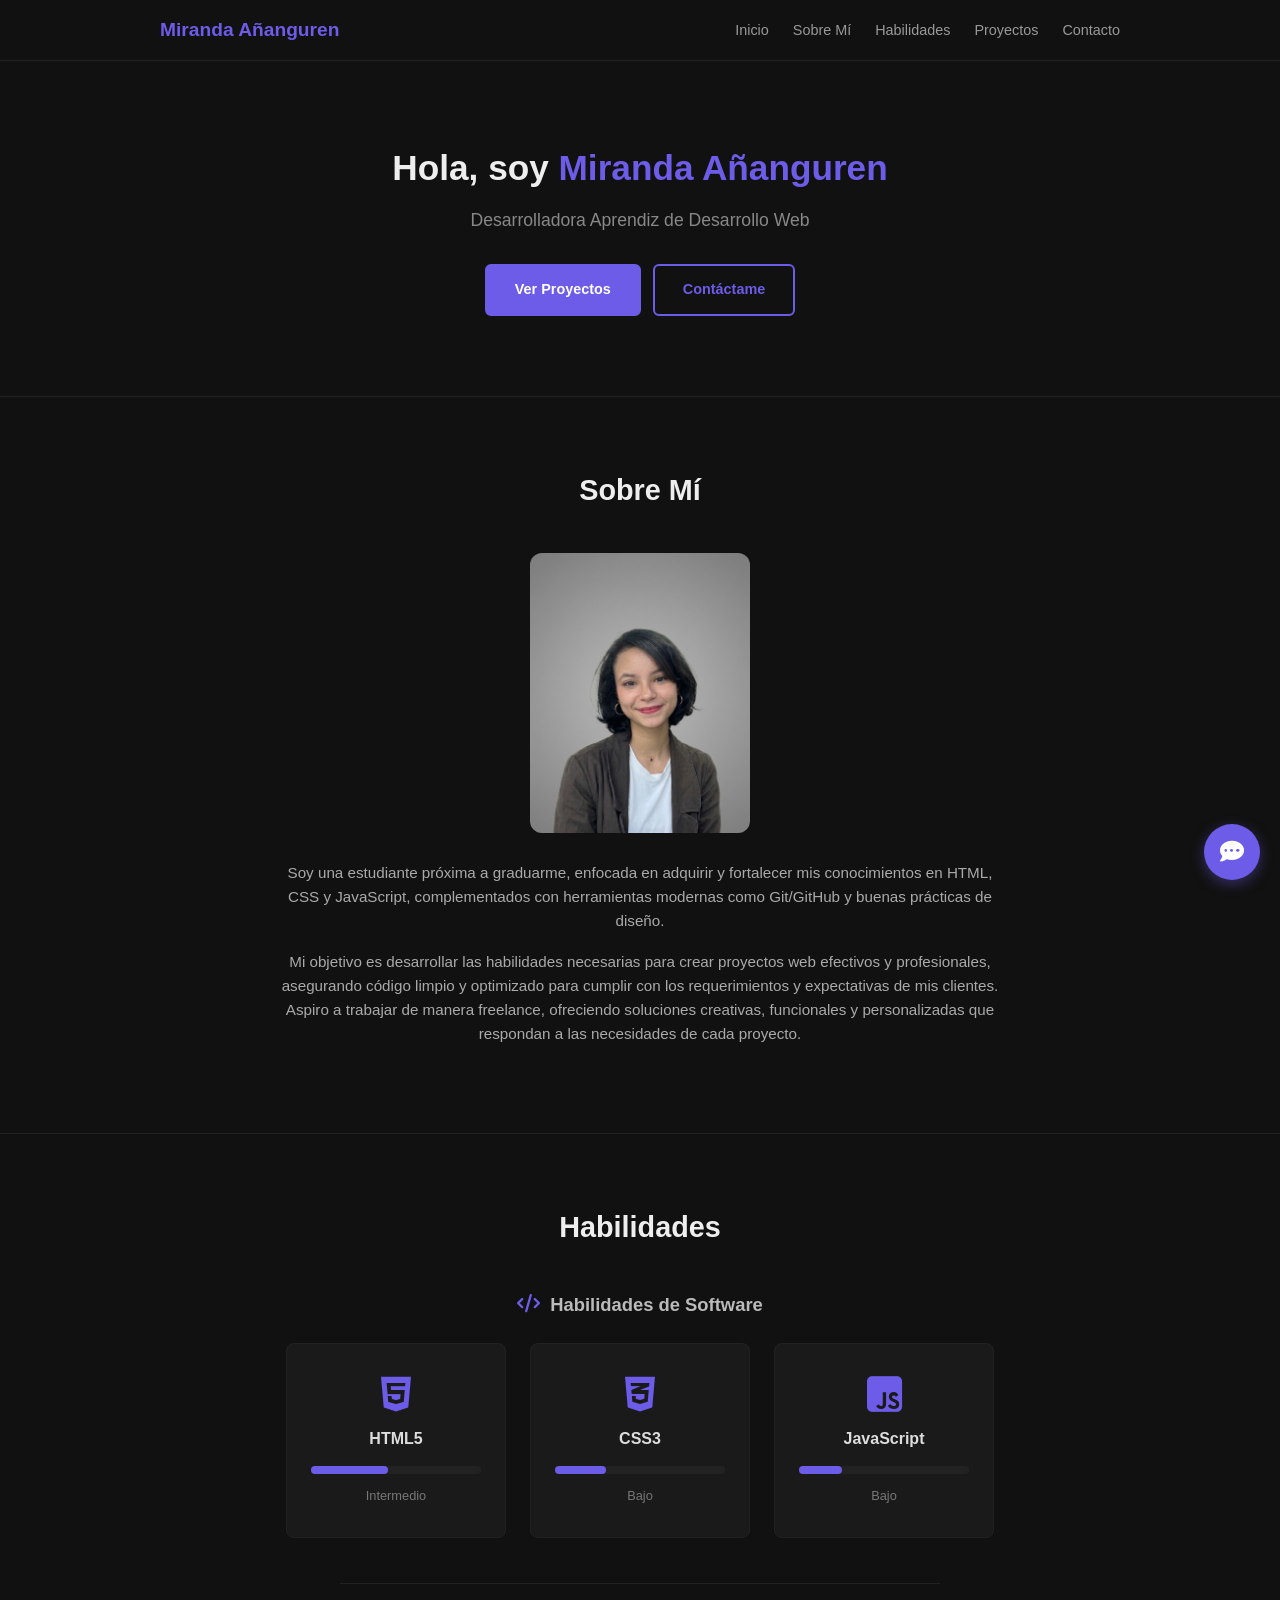
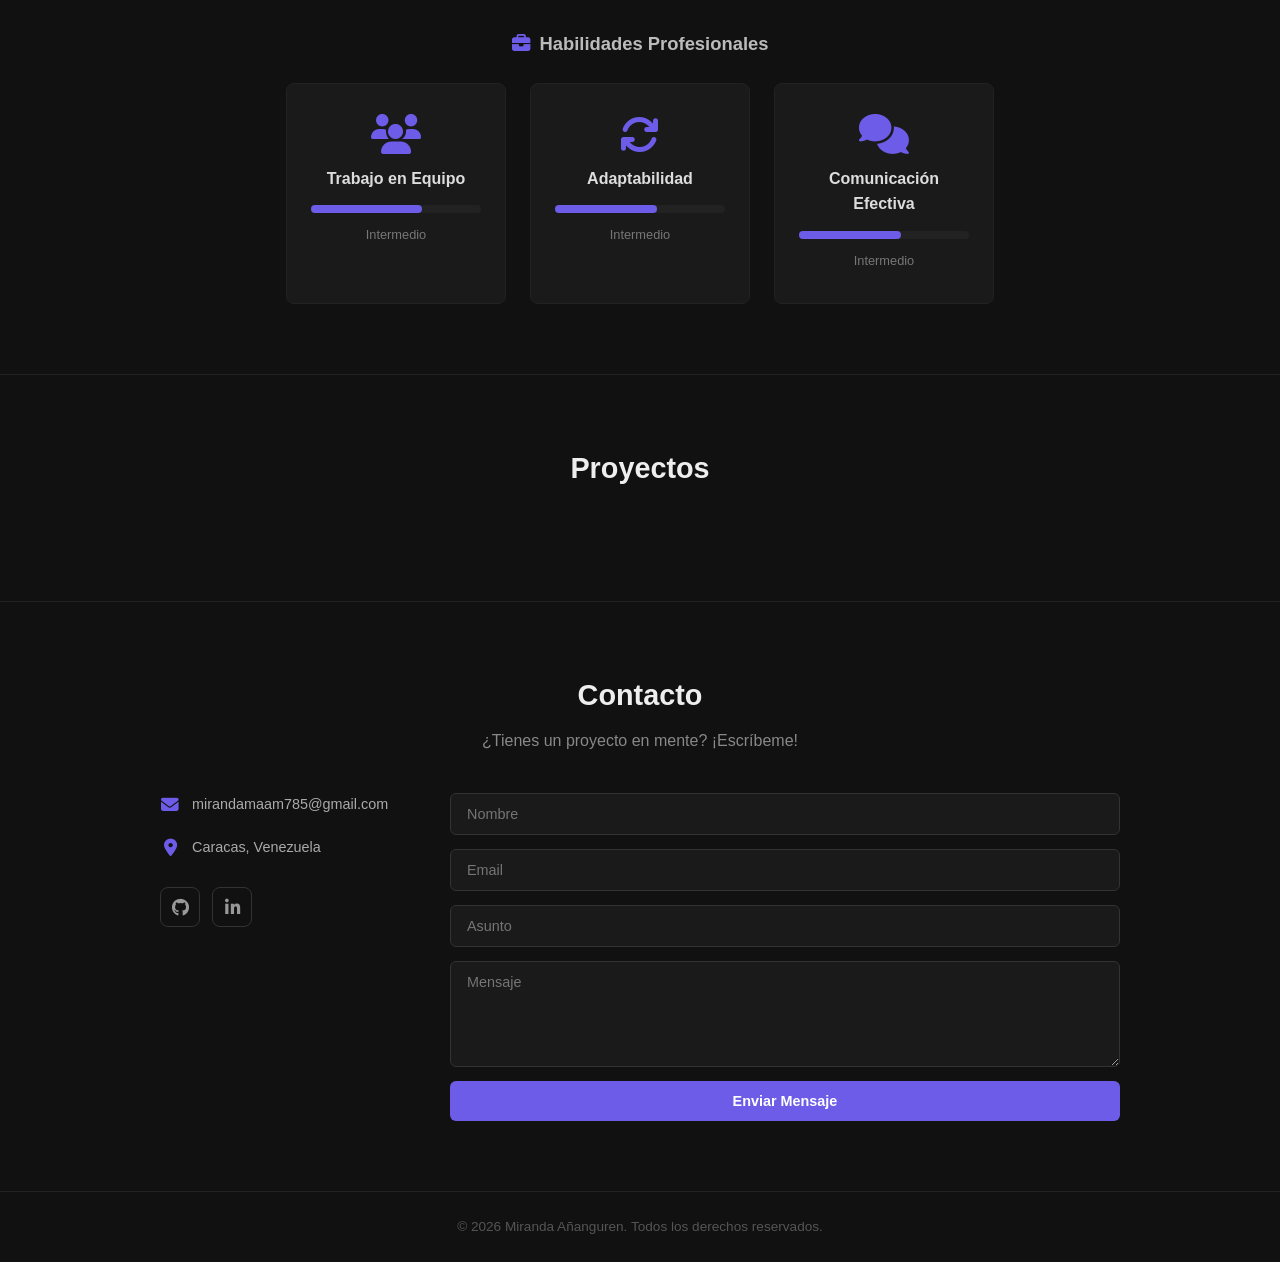
==== commit c21ae640: "Update index.html" ====
--- a/index.html
+++ b/index.html
@@ -171,71 +171,200 @@
     </footer>
 
     <script src="main.js"></script>
-<!-- ESTILOS DEL CHAT -->
+
+<!-- WIDGET DE CHAT -->
 <style>
-  #chatbot-container { position: fixed; bottom: 20px; right: 20px; z-index: 1000; font-family: sans-serif; }
-  #chatbot-btn { background: #007bff; color: white; border: none; border-radius: 50%; width: 60px; height: 60px; font-size: 24px; cursor: pointer; box-shadow: 0 4px 8px rgba(0,0,0,0.2); }
-  #chatbot-window { display: none; width: 300px; height: 400px; background: white; border-radius: 10px; box-shadow: 0 5px 15px rgba(0,0,0,0.3); flex-direction: column; overflow: hidden; margin-bottom: 10px; border: 1px solid #ccc; }
-  #chat-messages { flex: 1; padding: 10px; overflow-y: auto; background: #f9f9f9; display: flex; flex-direction: column; gap: 8px; }
-  .msg { padding: 8px 12px; border-radius: 15px; max-width: 80%; font-size: 14px; }
-  .msg-user { background: #007bff; color: white; align-self: flex-end; }
-  .msg-bot { background: #e0e0e0; color: black; align-self: flex-start; }
-  #chat-input-area { display: flex; padding: 10px; background: white; border-top: 1px solid #ddd; }
-  #chat-input { flex: 1; padding: 8px; border: 1px solid #ccc; border-radius: 5px; outline: none; }
-  #chat-send { background: #28a745; color: white; border: none; padding: 8px 12px; margin-left: 5px; border-radius: 5px; cursor: pointer; }
+  #chatbot-container {
+    position: fixed;
+    bottom: 20px;
+    right: 20px;
+    z-index: 1000;
+    font-family: Arial, Helvetica, sans-serif;
+  }
+
+  #chatbot-btn {
+    background-color: #6c5ce7;
+    color: #fff;
+    border: none;
+    border-radius: 50%;
+    width: 56px;
+    height: 56px;
+    font-size: 24px;
+    cursor: pointer;
+    box-shadow: 0 4px 14px rgba(108, 92, 231, 0.4);
+  }
+
+  #chatbot-btn:hover {
+    background-color: #5a4bd1;
+  }
+
+  #chatbot-window {
+    display: none;
+    width: 320px;
+    height: 420px;
+    background-color: #1a1a1a;
+    border: 1px solid #333;
+    border-radius: 12px;
+    flex-direction: column;
+    overflow: hidden;
+    margin-bottom: 10px;
+    box-shadow: 0 8px 30px rgba(0, 0, 0, 0.5);
+  }
+
+  #chat-header {
+    background-color: #6c5ce7;
+    color: #fff;
+    padding: 12px 16px;
+    font-size: 0.9rem;
+    font-weight: bold;
+    display: flex;
+    align-items: center;
+    gap: 8px;
+  }
+
+  #chat-header i {
+    font-size: 1rem;
+  }
+
+  #chat-messages {
+    flex: 1;
+    padding: 12px;
+    overflow-y: auto;
+    background-color: #111;
+    display: flex;
+    flex-direction: column;
+    gap: 8px;
+  }
+
+  .msg {
+    padding: 8px 14px;
+    border-radius: 12px;
+    max-width: 82%;
+    font-size: 0.85rem;
+    line-height: 1.5;
+    word-wrap: break-word;
+  }
+
+  .msg-user {
+    background-color: #6c5ce7;
+    color: #fff;
+    align-self: flex-end;
+    border-bottom-right-radius: 4px;
+  }
+
+  .msg-bot {
+    background-color: #222;
+    color: #ddd;
+    align-self: flex-start;
+    border-bottom-left-radius: 4px;
+  }
+
+  .msg-typing {
+    background-color: #222;
+    color: #888;
+    align-self: flex-start;
+    font-style: italic;
+    border-bottom-left-radius: 4px;
+  }
+
+  #chat-input-area {
+    display: flex;
+    padding: 10px;
+    background-color: #1a1a1a;
+    border-top: 1px solid #333;
+    gap: 8px;
+  }
+
+  #chat-input {
+    flex: 1;
+    padding: 10px 14px;
+    font-size: 0.85rem;
+    font-family: inherit;
+    background-color: #111;
+    color: #ddd;
+    border: 1px solid #333;
+    border-radius: 8px;
+    outline: none;
+  }
+
+  #chat-input:focus {
+    border-color: #6c5ce7;
+  }
+
+  #chat-send {
+    background-color: #6c5ce7;
+    color: #fff;
+    border: none;
+    padding: 10px 14px;
+    border-radius: 8px;
+    cursor: pointer;
+    font-size: 0.85rem;
+  }
+
+  #chat-send:hover {
+    background-color: #5a4bd1;
+  }
 </style>
 
-<!-- HTML DEL CHAT -->
 <div id="chatbot-container">
   <div id="chatbot-window">
+    <div id="chat-header">
+      <i class="fas fa-robot"></i> Asistente del Portafolio
+    </div>
     <div id="chat-messages">
-      <div class="msg msg-bot">¡Hola! Soy el asistente del portafolio. ¿En qué puedo ayudarte?</div>
+      <div class="msg msg-bot">¡Hola! Soy el asistente de Miranda. 👋 Pregúntame sobre sus proyectos, habilidades, contacto o lo que necesites.</div>
     </div>
     <div id="chat-input-area">
       <input type="text" id="chat-input" placeholder="Escribe un mensaje...">
-      <button id="chat-send">Enviar</button>
+      <button id="chat-send"><i class="fas fa-paper-plane"></i></button>
     </div>
   </div>
-  <button id="chatbot-btn">💬</button>
+  <button id="chatbot-btn"><i class="fas fa-comment-dots"></i></button>
 </div>
 
-<!-- JAVASCRIPT DEL CHAT -->
 <script>
+  // ── URL del bot en Render (cambia esto por tu URL real de Render) ──
+  const BOT_URL = 'https://bot-portafolio-01r3.onrender.com';
+
   const btnChat = document.getElementById('chatbot-btn');
   const windowChat = document.getElementById('chatbot-window');
   const inputChat = document.getElementById('chat-input');
   const btnSend = document.getElementById('chat-send');
   const messagesArea = document.getElementById('chat-messages');
 
-  // Abrir/cerrar chat
   btnChat.addEventListener('click', () => {
     windowChat.style.display = windowChat.style.display === 'flex' ? 'none' : 'flex';
+    if (windowChat.style.display === 'flex') inputChat.focus();
   });
 
-  // Función para enviar mensaje
   async function enviarMensaje() {
     const texto = inputChat.value.trim();
     if (!texto) return;
 
-    // 1. Mostrar mensaje del usuario
     messagesArea.innerHTML += `<div class="msg msg-user">${texto}</div>`;
     inputChat.value = '';
     messagesArea.scrollTop = messagesArea.scrollHeight;
 
+    // Indicador de escritura
+    const typing = document.createElement('div');
+    typing.className = 'msg msg-typing';
+    typing.textContent = 'Escribiendo...';
+    messagesArea.appendChild(typing);
+    messagesArea.scrollTop = messagesArea.scrollHeight;
+
     try {
-      // 2. Enviar mensaje a nuestro bot local
-      const respuesta = await fetch('http://localhost:3000/api/chat', {
+      const respuesta = await fetch(BOT_URL + '/api/chat', {
         method: 'POST',
         headers: { 'Content-Type': 'application/json' },
         body: JSON.stringify({ mensaje: texto })
       });
-      
+
       const datos = await respuesta.json();
-
-      // 3. Mostrar respuesta del bot
+      typing.remove();
       messagesArea.innerHTML += `<div class="msg msg-bot">${datos.respuesta}</div>`;
     } catch (error) {
-      messagesArea.innerHTML += `<div class="msg msg-bot" style="background: #ffcccc;">Error: Asegúrate de que el bot (index.js) esté encendido.</div>`;
+      typing.remove();
+      messagesArea.innerHTML += `<div class="msg msg-bot">⚠️ No pude conectar con el servidor. Intenta de nuevo más tarde.</div>`;
     }
     messagesArea.scrollTop = messagesArea.scrollHeight;
   }
